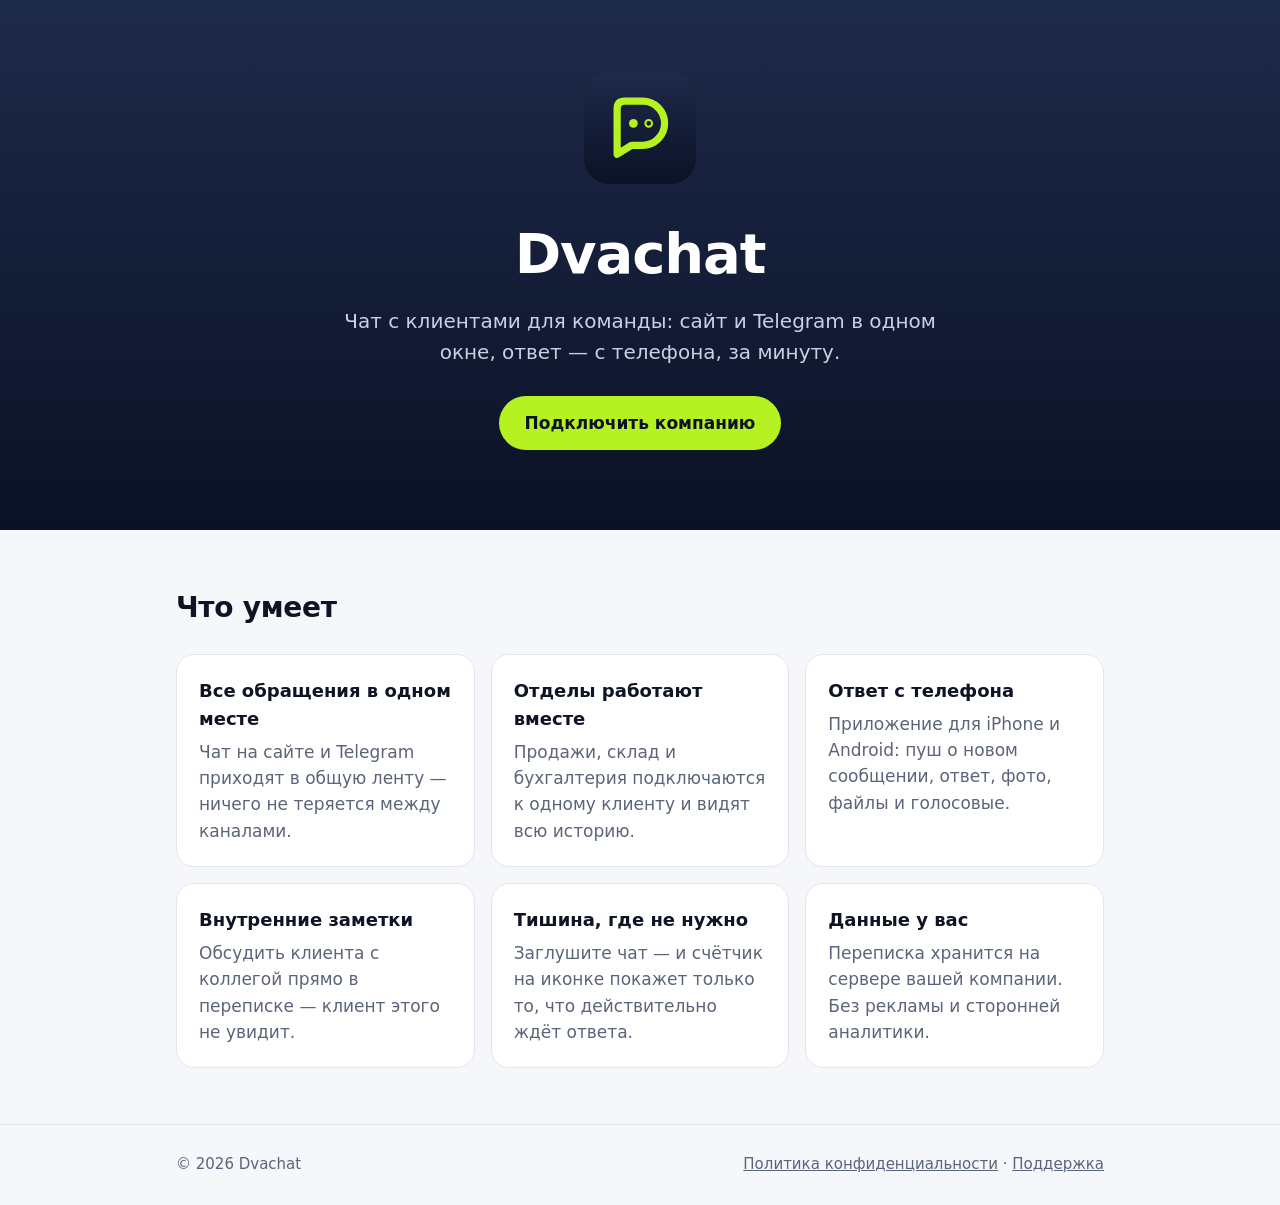
==== index.html @ dcf256ee "Сайт Dvachat: главная и политика конфиденциальности Co-Authored-By: Claude Opus 5.5 <noreply@anthrop" ====
<!doctype html>
<html lang="ru">
<head>
<meta charset="utf-8">
<meta name="viewport" content="width=device-width, initial-scale=1">
<title>Dvachat — чат с клиентами</title>
<meta name="description" content="Dvachat — рабочее приложение менеджеров: чат на сайте и Telegram в одном окне, ответы с телефона, работа отделов над одним клиентом.">
<link rel="icon" href="/icon.svg" type="image/svg+xml">
<link rel="stylesheet" href="/style.css">
</head>
<body>
<header class="hero">
  <div class="wrap">
    <img src="/icon.svg" alt="">
    <h1>Dvachat</h1>
    <p>Чат с клиентами для команды: сайт и Telegram в одном окне, ответ — с телефона, за минуту.</p>
    <a class="cta" href="mailto:support@dvachat.ru?subject=Dvachat">Подключить компанию</a>
  </div>
</header>

<main>
<section>
  <div class="wrap">
    <h2>Что умеет</h2>
    <div class="grid">
      <div class="card"><h3>Все обращения в одном месте</h3><p>Чат на сайте и Telegram приходят в общую ленту — ничего не теряется между каналами.</p></div>
      <div class="card"><h3>Отделы работают вместе</h3><p>Продажи, склад и бухгалтерия подключаются к одному клиенту и видят всю историю.</p></div>
      <div class="card"><h3>Ответ с телефона</h3><p>Приложение для iPhone и Android: пуш о новом сообщении, ответ, фото, файлы и голосовые.</p></div>
      <div class="card"><h3>Внутренние заметки</h3><p>Обсудить клиента с коллегой прямо в переписке — клиент этого не увидит.</p></div>
      <div class="card"><h3>Тишина, где не нужно</h3><p>Заглушите чат — и счётчик на иконке покажет только то, что действительно ждёт ответа.</p></div>
      <div class="card"><h3>Данные у вас</h3><p>Переписка хранится на сервере вашей компании. Без рекламы и сторонней аналитики.</p></div>
    </div>
  </div>
</section>
</main>

<footer>
  <div class="wrap">
    <span>© 2026 Dvachat</span>
    <span><a href="/privacy/">Политика конфиденциальности</a> · <a href="mailto:support@dvachat.ru">Поддержка</a></span>
  </div>
</footer>
</body>
</html>
---- style.css ----
:root { --navy: #0B1226; --navy2: #1E2A4A; --lime: #B6F221; --text: #0E1424; --muted: #5B6478; --bg: #F6F7FB; --card: #FFFFFF; --line: #E3E6EE; }
@media (prefers-color-scheme: dark) { :root { --text: #EEF1F7; --muted: #9AA3B5; --bg: #0B1226; --card: #141C33; --line: #232D4A; } }
* { box-sizing: border-box; }
body { margin: 0; font: 17px/1.55 system-ui, -apple-system, "Segoe UI", Roboto, sans-serif; color: var(--text); background: var(--bg); }
a { color: inherit; }
.wrap { max-width: 960px; margin: 0 auto; padding: 0 16px; }
header.hero { background: linear-gradient(180deg, var(--navy2), var(--navy)); color: #fff; padding: 72px 0 80px; text-align: center; }
.hero img { width: 112px; height: 112px; }
.hero h1 { font-size: clamp(36px, 7vw, 56px); margin: 20px 0 8px; letter-spacing: -0.02em; }
.hero p { font-size: 20px; color: #C9D1E4; max-width: 620px; margin: 0 auto; }
.hero .cta { display: inline-block; margin-top: 28px; padding: 14px 26px; border-radius: 999px; background: var(--lime); color: var(--navy); font-weight: 700; text-decoration: none; }
section { padding: 56px 0; }
h2 { font-size: 28px; margin: 0 0 24px; letter-spacing: -0.01em; }
.grid { display: grid; grid-template-columns: repeat(auto-fit, minmax(240px, 1fr)); gap: 16px; }
.card { background: var(--card); border: 1px solid var(--line); border-radius: 18px; padding: 22px; }
.card h3 { margin: 0 0 6px; font-size: 18px; }
.card p { margin: 0; color: var(--muted); }
footer { border-top: 1px solid var(--line); padding: 28px 0; color: var(--muted); font-size: 15px; }
footer .wrap { display: flex; flex-wrap: wrap; gap: 8px 24px; justify-content: space-between; }
.doc { max-width: 760px; padding-top: 40px; padding-bottom: 40px; }
.doc h1 { font-size: 28px; } .doc h2 { font-size: 19px; margin: 28px 0 8px; }
.meta { color: var(--muted); font-size: 14px; }
.back { display: inline-flex; align-items: center; gap: 10px; text-decoration: none; font-weight: 600; }
.back img { width: 32px; height: 32px; }
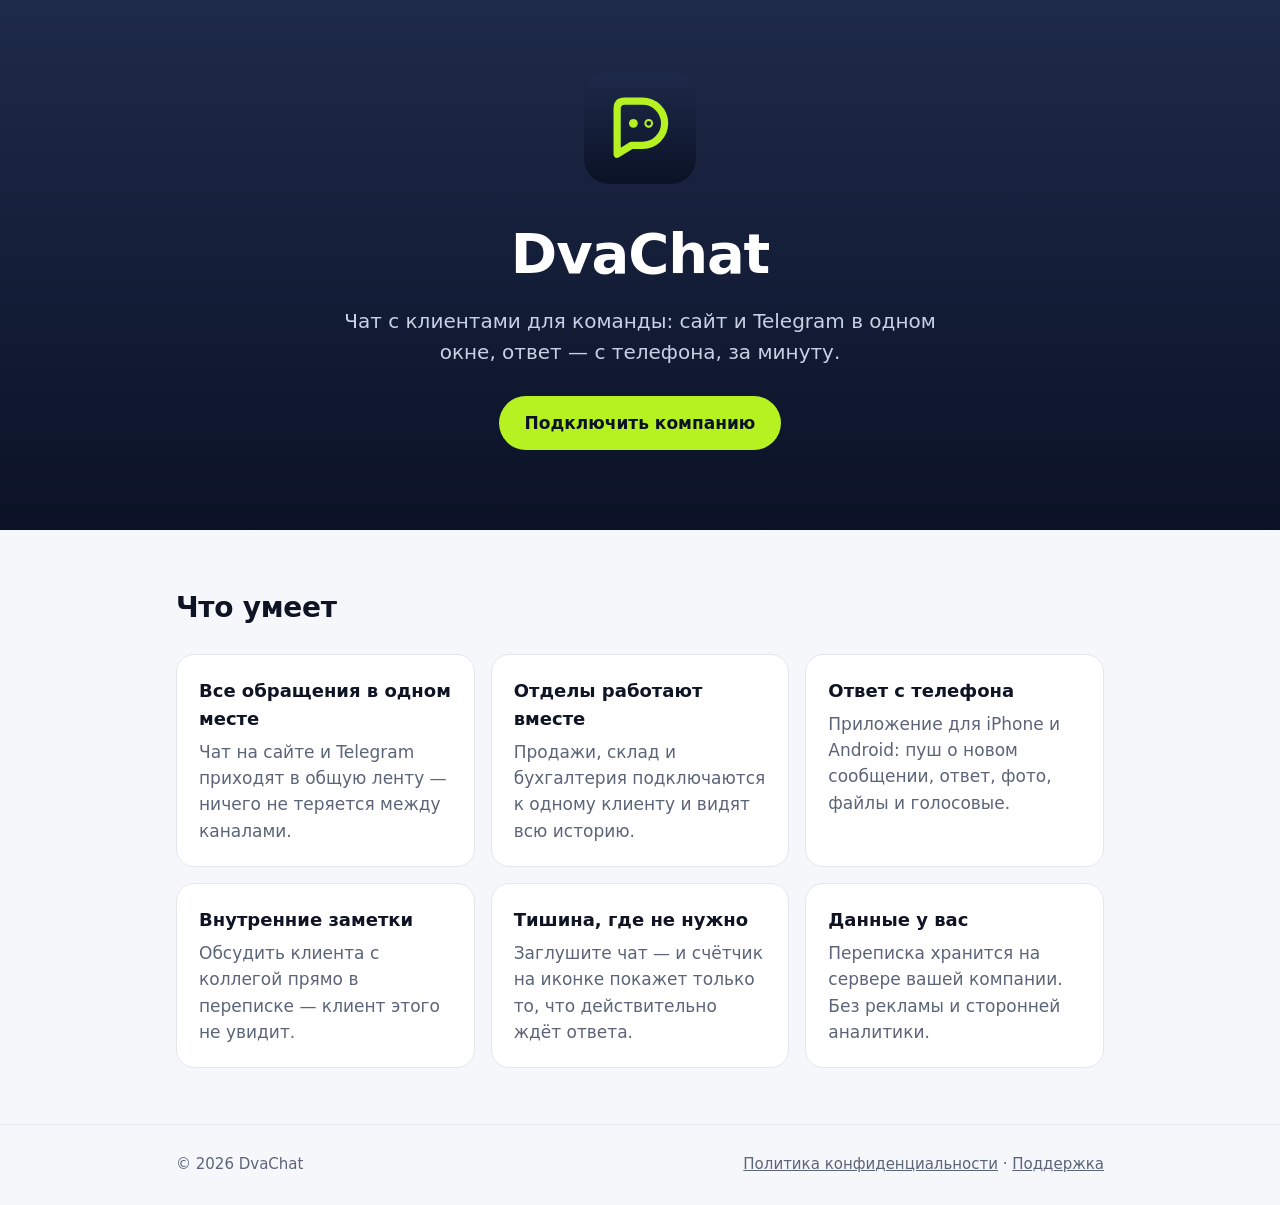
==== commit 394eb076: "Написание DvaChat Co-Authored-By: Claude Opus 5.5 <noreply@anthropic.com> Claude-Session: https://cl" ====
--- a/index.html
+++ b/index.html
@@ -3,8 +3,8 @@
 <head>
 <meta charset="utf-8">
 <meta name="viewport" content="width=device-width, initial-scale=1">
-<title>Dvachat — чат с клиентами</title>
-<meta name="description" content="Dvachat — рабочее приложение менеджеров: чат на сайте и Telegram в одном окне, ответы с телефона, работа отделов над одним клиентом.">
+<title>DvaChat — чат с клиентами</title>
+<meta name="description" content="DvaChat — рабочее приложение менеджеров: чат на сайте и Telegram в одном окне, ответы с телефона, работа отделов над одним клиентом.">
 <link rel="icon" href="/icon.svg" type="image/svg+xml">
 <link rel="stylesheet" href="/style.css">
 </head>
@@ -12,9 +12,9 @@
 <header class="hero">
   <div class="wrap">
     <img src="/icon.svg" alt="">
-    <h1>Dvachat</h1>
+    <h1>DvaChat</h1>
     <p>Чат с клиентами для команды: сайт и Telegram в одном окне, ответ — с телефона, за минуту.</p>
-    <a class="cta" href="mailto:support@dvachat.ru?subject=Dvachat">Подключить компанию</a>
+    <a class="cta" href="mailto:support@dvachat.ru?subject=DvaChat">Подключить компанию</a>
   </div>
 </header>
 
@@ -36,7 +36,7 @@
 
 <footer>
   <div class="wrap">
-    <span>© 2026 Dvachat</span>
+    <span>© 2026 DvaChat</span>
     <span><a href="/privacy/">Политика конфиденциальности</a> · <a href="mailto:support@dvachat.ru">Поддержка</a></span>
   </div>
 </footer>
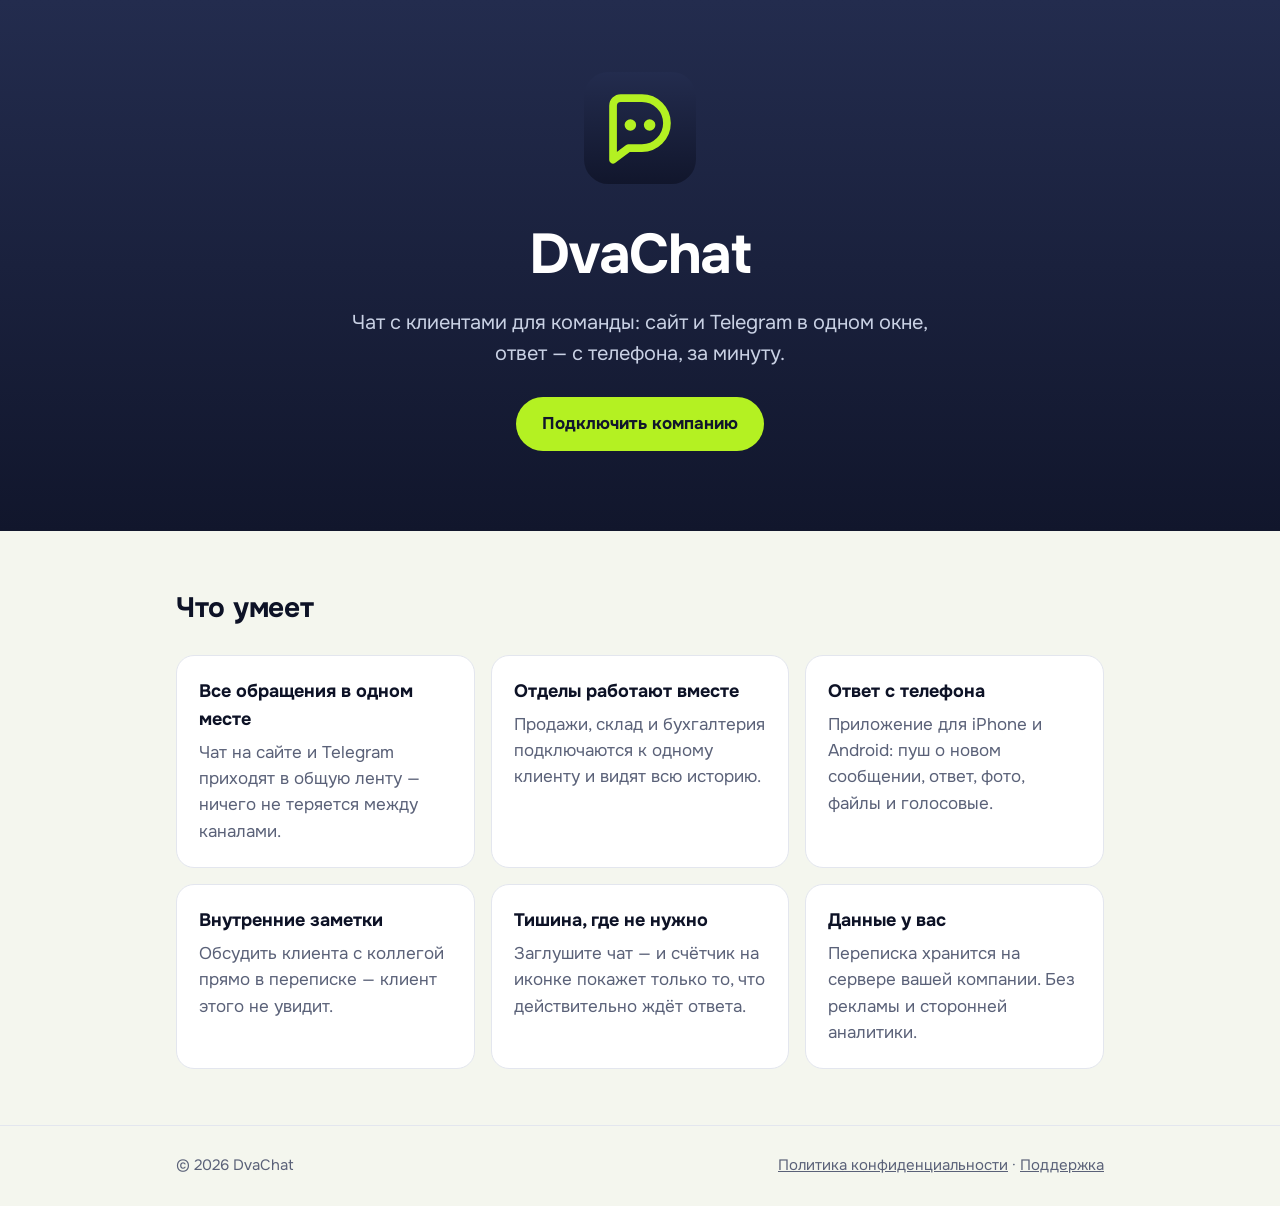
==== commit efb54258: "Бренд DvaChat: новый знак, мелкая версия для favicon, Onest, палитра брендбука Co-Authored-By: Claud" ====
--- a/index.html
+++ b/index.html
@@ -5,7 +5,10 @@
 <meta name="viewport" content="width=device-width, initial-scale=1">
 <title>DvaChat — чат с клиентами</title>
 <meta name="description" content="DvaChat — рабочее приложение менеджеров: чат на сайте и Telegram в одном окне, ответы с телефона, работа отделов над одним клиентом.">
-<link rel="icon" href="/icon.svg" type="image/svg+xml">
+<link rel="icon" href="/icon-small.svg" type="image/svg+xml">
+<meta name="theme-color" content="#0D1226">
+<link rel="preconnect" href="https://fonts.bunny.net">
+<link rel="stylesheet" href="https://fonts.bunny.net/css?family=onest:400,500,700&display=swap">
 <link rel="stylesheet" href="/style.css">
 </head>
 <body>
--- a/style.css
+++ b/style.css
@@ -1,12 +1,12 @@
-:root { --navy: #0B1226; --navy2: #1E2A4A; --lime: #B6F221; --text: #0E1424; --muted: #5B6478; --bg: #F6F7FB; --card: #FFFFFF; --line: #E3E6EE; }
-@media (prefers-color-scheme: dark) { :root { --text: #EEF1F7; --muted: #9AA3B5; --bg: #0B1226; --card: #141C33; --line: #232D4A; } }
+:root { --navy: #11162C; --navy2: #232C4E; --lime: #B4F122; --text: #0D1226; --muted: #5A6178; --bg: #F4F6EE; --card: #FFFFFF; --line: #E3E6EE; }
+@media (prefers-color-scheme: dark) { :root { --text: #EEF1F7; --muted: #9AA3B5; --bg: #0D1226; --card: #141B33; --line: #222A47; } }
 * { box-sizing: border-box; }
-body { margin: 0; font: 17px/1.55 system-ui, -apple-system, "Segoe UI", Roboto, sans-serif; color: var(--text); background: var(--bg); }
+body { margin: 0; font: 17px/1.55 Onest, system-ui, -apple-system, "Segoe UI", Roboto, sans-serif; color: var(--text); background: var(--bg); }
 a { color: inherit; }
 .wrap { max-width: 960px; margin: 0 auto; padding: 0 16px; }
 header.hero { background: linear-gradient(180deg, var(--navy2), var(--navy)); color: #fff; padding: 72px 0 80px; text-align: center; }
 .hero img { width: 112px; height: 112px; }
-.hero h1 { font-size: clamp(36px, 7vw, 56px); margin: 20px 0 8px; letter-spacing: -0.02em; }
+.hero h1 { font-size: clamp(36px, 7vw, 56px); font-weight: 700; margin: 20px 0 8px; letter-spacing: -0.025em; }
 .hero p { font-size: 20px; color: #C9D1E4; max-width: 620px; margin: 0 auto; }
 .hero .cta { display: inline-block; margin-top: 28px; padding: 14px 26px; border-radius: 999px; background: var(--lime); color: var(--navy); font-weight: 700; text-decoration: none; }
 section { padding: 56px 0; }
